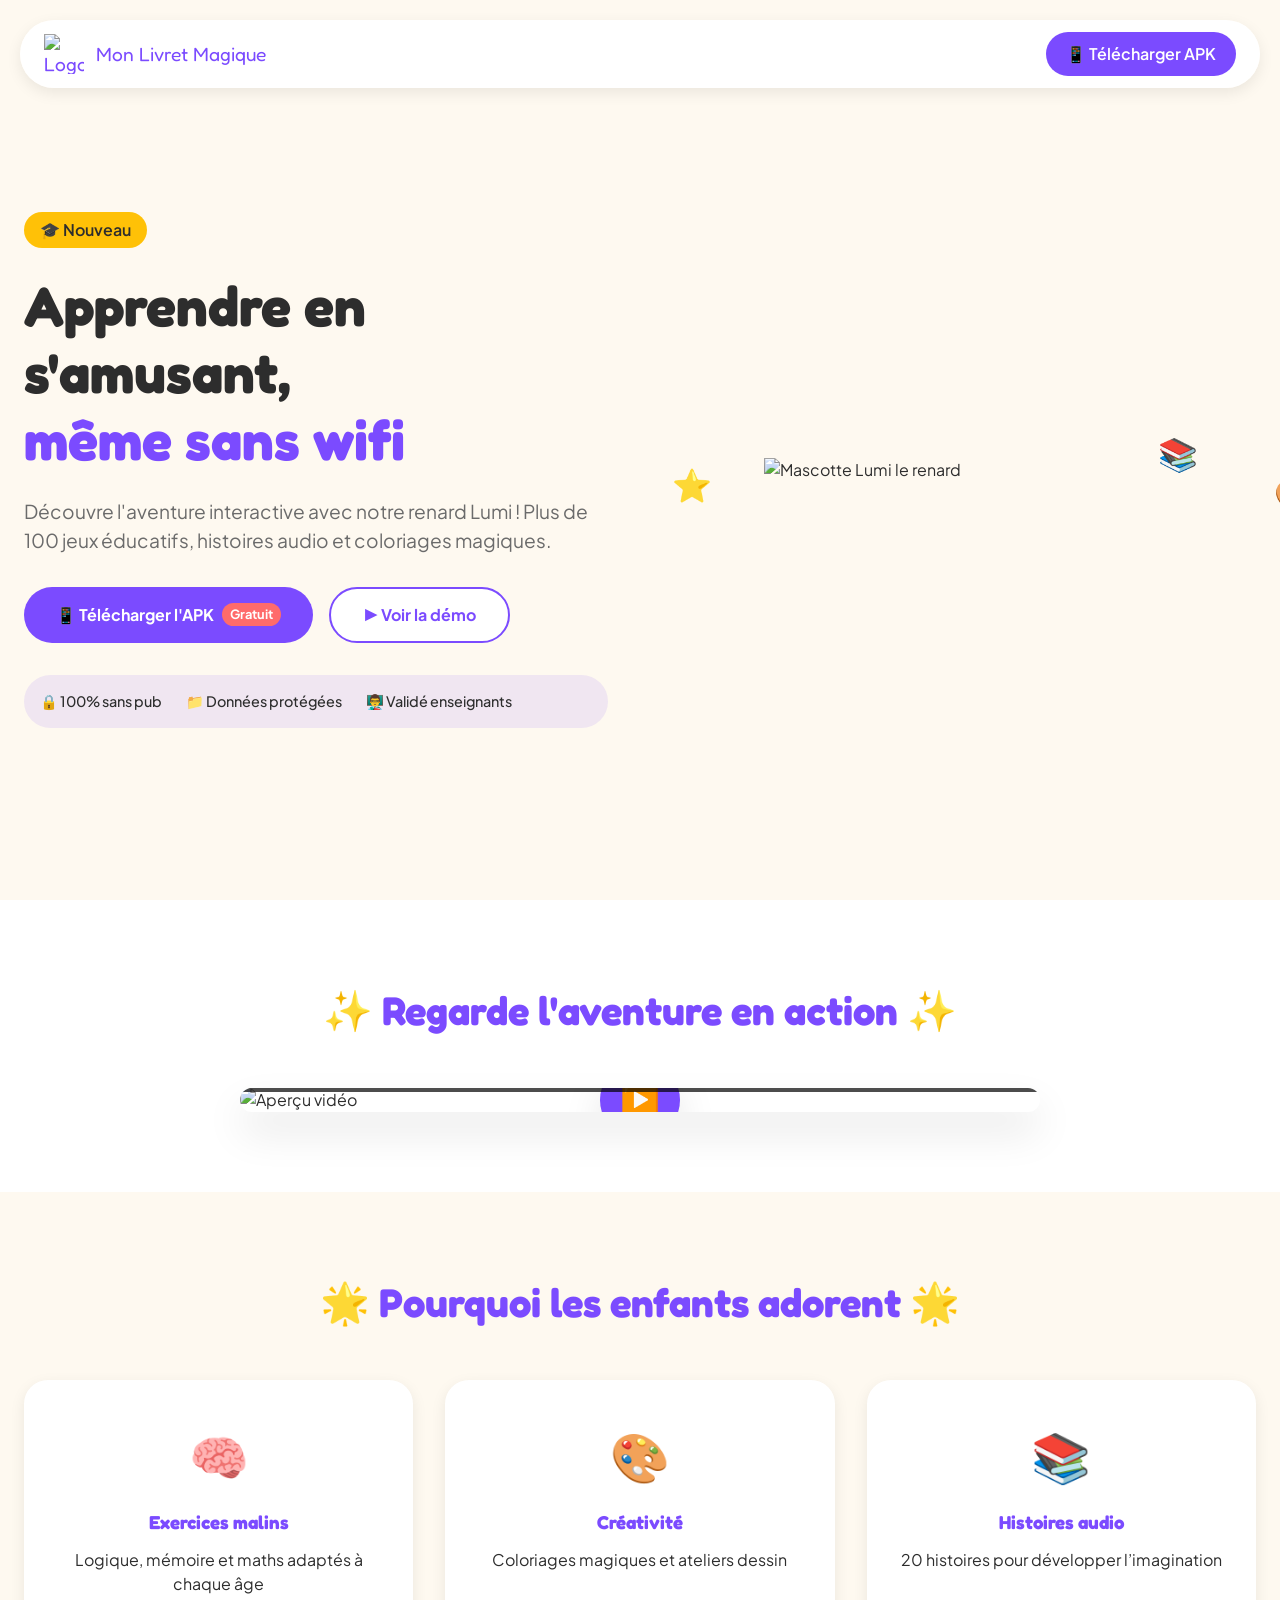
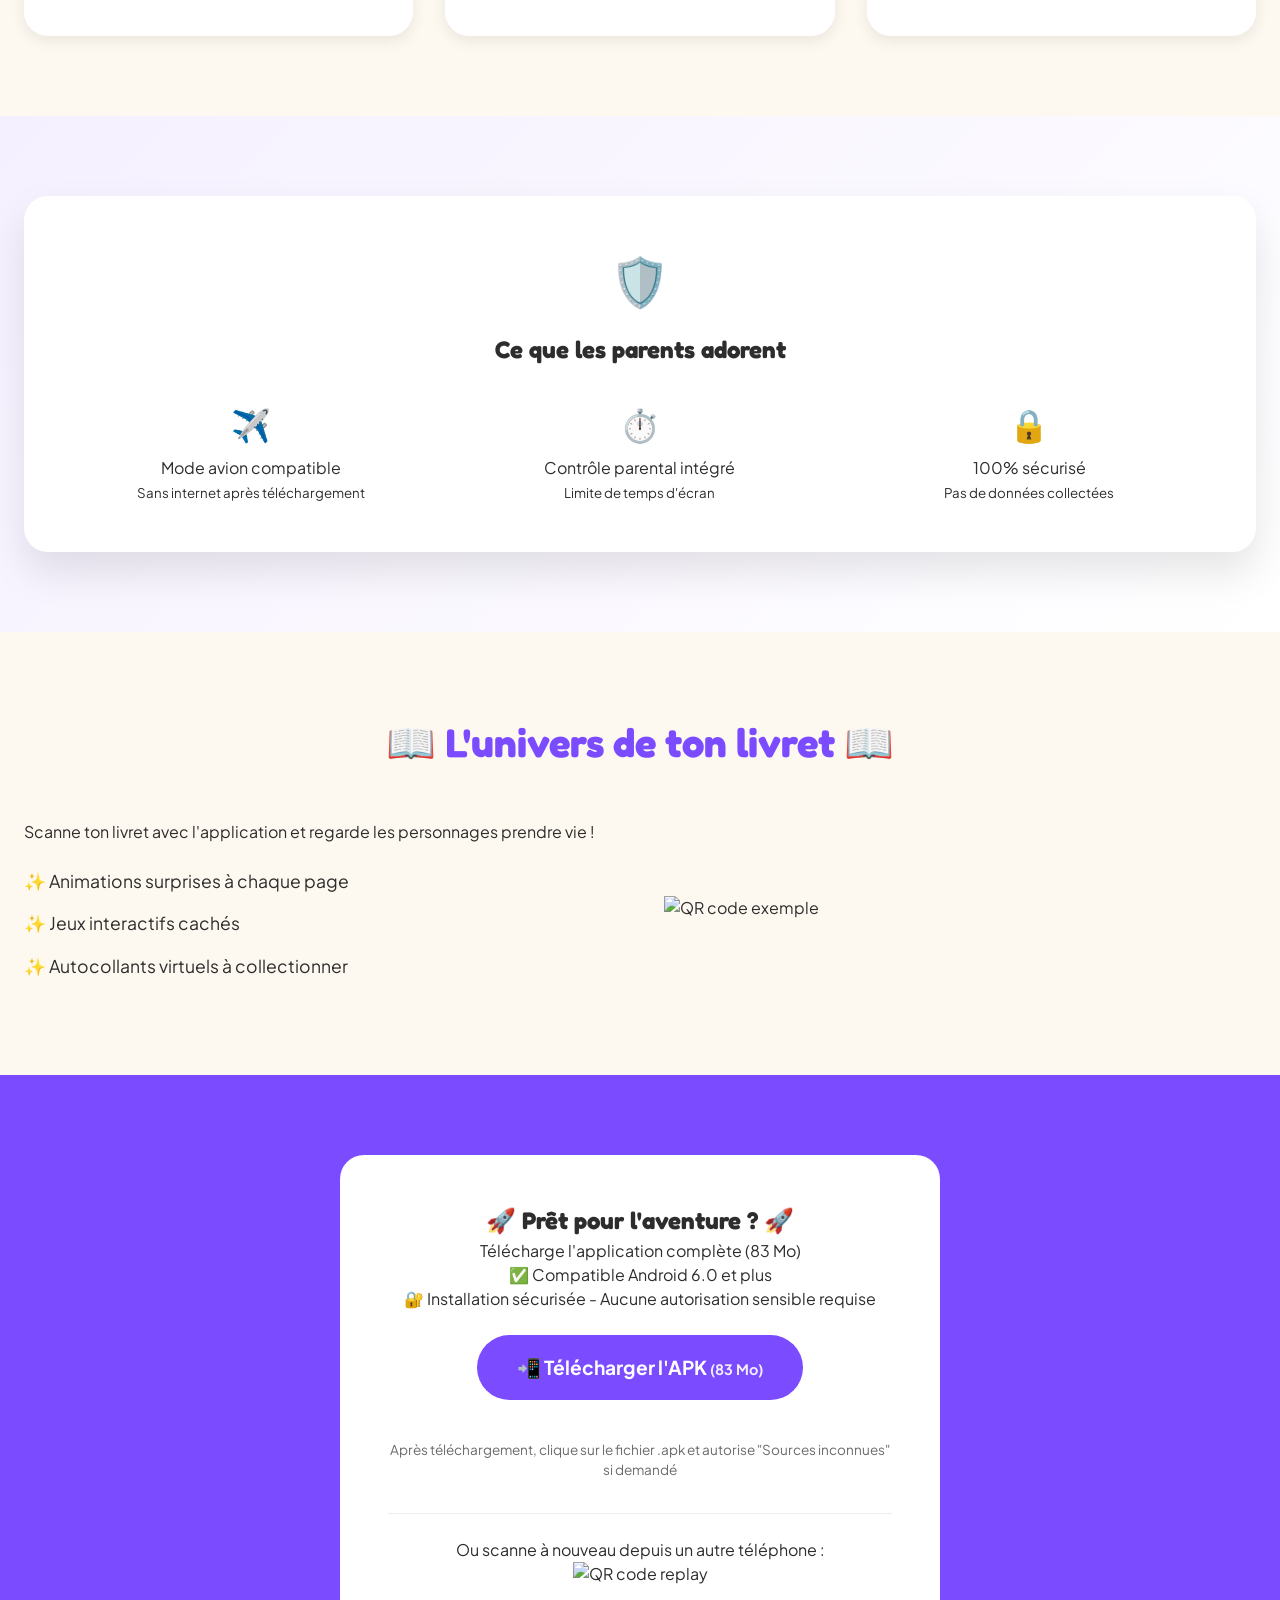
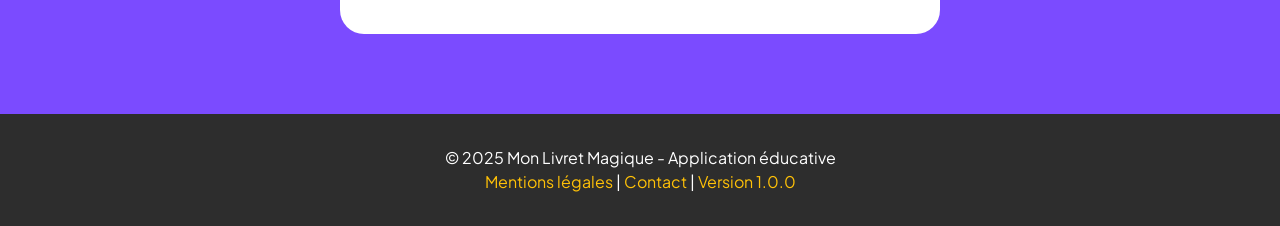
==== index.html @ b6896a3b "Initial commit: Landing page éducative" ====
<!DOCTYPE html>
<html lang="fr">
<head>
    <meta charset="UTF-8">
    <meta name="viewport" content="width=device-width, initial-scale=1.0, viewport-fit=cover">
    <meta name="description" content="Application éducative pour enfants - Apprendre en s'amusant avec notre livret interactif. Téléchargement sécurisé APK.">
    <meta name="theme-color" content="#7B4BFF">
    <title>Mon Livret Magique - Application Éducative</title>
    
    <!-- Fonts -->
    <link href="https://fonts.googleapis.com/css2?family=Fredoka+One&family=Plus+Jakarta+Sans:wght@400;500;600;700&display=swap" rel="stylesheet">
    
    <!-- Styles -->
    <link rel="stylesheet" href="css/style.css">
    <link rel="stylesheet" href="css/animations.css">
    
    <!-- Favicon -->
    <link rel="icon" type="image/svg+xml" href="assets/images/mascotte.svg">
</head>
<body>

    <!-- Header flottant -->
    <header class="floating-header">
        <div class="container">
            <div class="logo">
                <img src="assets/images/mascotte.svg" alt="Logo mascotte" class="logo-icon">
                <span>Mon Livret Magique</span>
            </div>
            <a href="#download" class="btn-download-header">
                📱 Télécharger APK
            </a>
        </div>
    </header>

    <main>
        <!-- Hero Section -->
        <section class="hero">
            <div class="container">
                <div class="hero-content">
                    <div class="hero-badge">
                        🎓 Nouveau
                    </div>
                    <h1 class="hero-title">
                        Apprendre en s'amusant,<br>
                        <span class="highlight">même sans wifi</span>
                    </h1>
                    <p class="hero-description">
                        Découvre l'aventure interactive avec notre renard Lumi ! 
                        Plus de 100 jeux éducatifs, histoires audio et coloriages magiques.
                    </p>
                    
                    <div class="hero-buttons">
                        <a href="#download" class="btn-primary">
                            📱 Télécharger l'APK
                            <span class="btn-badge">Gratuit</span>
                        </a>
                        <a href="#video" class="btn-secondary">
                            ▶️ Voir la démo
                        </a>
                    </div>
                    
                    <div class="trust-banner">
                        <span>🔒 100% sans pub</span>
                        <span>📁 Données protégées</span>
                        <span>👨‍🏫 Validé enseignants</span>
                    </div>
                </div>
                
                <div class="hero-image">
                    <img src="assets/images/mascotte.svg" alt="Mascotte Lumi le renard" class="mascotte-hero">
                    <div class="floating-elements">
                        <div class="float-1">⭐</div>
                        <div class="float-2">📚</div>
                        <div class="float-3">🎨</div>
                    </div>
                </div>
            </div>
        </section>

        <!-- Video Section -->
        <section id="video" class="video-section">
            <div class="container">
                <h2 class="section-title">✨ Regarde l'aventure en action ✨</h2>
                <div class="video-wrapper">
                    <div class="video-container">
                        <!-- Remplacer par une vraie vidéo plus tard -->
                        <div class="video-placeholder">
                            <img src="assets/images/video-thumbnail.jpg" alt="Aperçu vidéo" class="video-thumb">
                            <button class="play-btn" id="playVideoBtn">
                                ▶️
                            </button>
                            <p class="video-note">Vidéo démo : l'app et le livret ensemble</p>
                        </div>
                    </div>
                </div>
            </div>
        </section>

        <!-- 3 Piliers pédagogiques -->
        <section class="benefits">
            <div class="container">
                <h2 class="section-title">🌟 Pourquoi les enfants adorent 🌟</h2>
                <div class="benefits-grid">
                    <div class="benefit-card">
                        <div class="benefit-icon">🧠</div>
                        <h3>Exercices malins</h3>
                        <p>Logique, mémoire et maths adaptés à chaque âge</p>
                    </div>
                    <div class="benefit-card">
                        <div class="benefit-icon">🎨</div>
                        <h3>Créativité</h3>
                        <p>Coloriages magiques et ateliers dessin</p>
                    </div>
                    <div class="benefit-card">
                        <div class="benefit-icon">📚</div>
                        <h3>Histoires audio</h3>
                        <p>20 histoires pour développer l’imagination</p>
                    </div>
                </div>
            </div>
        </section>

        <!-- Section Parentale Rassurante -->
        <section class="parent-section">
            <div class="container">
                <div class="parent-card">
                    <div class="parent-icon">🛡️</div>
                    <h2>Ce que les parents adorent</h2>
                    <div class="parent-features">
                        <div class="feature">
                            <span class="feature-icon">✈️</span>
                            <p>Mode avion compatible<br><small>Sans internet après téléchargement</small></p>
                        </div>
                        <div class="feature">
                            <span class="feature-icon">⏱️</span>
                            <p>Contrôle parental intégré<br><small>Limite de temps d'écran</small></p>
                        </div>
                        <div class="feature">
                            <span class="feature-icon">🔒</span>
                            <p>100% sécurisé<br><small>Pas de données collectées</small></p>
                        </div>
                    </div>
                </div>
            </div>
        </section>

        <!-- Univers du livret -->
        <section class="universe">
            <div class="container">
                <h2 class="section-title">📖 L'univers de ton livret 📖</h2>
                <div class="universe-content">
                    <div class="universe-text">
                        <p>Scanne ton livret avec l'application et regarde les personnages prendre vie !</p>
                        <ul>
                            <li>✨ Animations surprises à chaque page</li>
                            <li>✨ Jeux interactifs cachés</li>
                            <li>✨ Autocollants virtuels à collectionner</li>
                        </ul>
                    </div>
                    <div class="universe-image">
                        <img src="assets/images/qr-code-sample.svg" alt="QR code exemple">
                    </div>
                </div>
            </div>
        </section>

        <!-- Téléchargement APK -->
        <section id="download" class="download-section">
            <div class="container">
                <div class="download-card">
                    <h2>🚀 Prêt pour l'aventure ? 🚀</h2>
                    <p>Télécharge l'application complète (83 Mo)</p>
                    <div class="download-info">
                        <p class="compatible">✅ Compatible Android 6.0 et plus</p>
                        <p class="secure">🔐 Installation sécurisée - Aucune autorisation sensible requise</p>
                    </div>
                    <a href="assets/apk/app-educative-v1.apk" class="btn-download-main" id="downloadBtn">
                        📲 Télécharger l'APK
                        <span class="size">(83 Mo)</span>
                    </a>
                    <p class="apk-instructions">
                        Après téléchargement, clique sur le fichier .apk et autorise "Sources inconnues" si demandé
                    </p>
                    
                    <!-- QR code replay astucieux -->
                    <div class="qr-replay">
                        <p>Ou scanne à nouveau depuis un autre téléphone :</p>
                        <img src="assets/images/qr-code-sample.svg" alt="QR code replay" width="100">
                    </div>
                </div>
            </div>
        </section>
    </main>

    <footer>
        <div class="container">
            <p>© 2025 Mon Livret Magique - Application éducative</p>
            <p><a href="#">Mentions légales</a> | <a href="#">Contact</a> | <a href="#">Version 1.0.0</a></p>
        </div>
    </footer>

    <!-- Modal vidéo (optionnel) -->
    <div id="videoModal" class="modal">
        <div class="modal-content">
            <span class="close">&times;</span>
            <video controls>
                <source src="assets/video/demo-preview.mp4" type="video/mp4">
                Votre navigateur ne supporte pas la vidéo.
            </video>
        </div>
    </div>

    <!-- Scripts -->
    <script src="js/main.js"></script>
    <script src="js/animations.js"></script>
</body>
</html>
---- css/style.css ----
/* Reset & Base */
* {
    margin: 0;
    padding: 0;
    box-sizing: border-box;
}

:root {
    --primary: #7B4BFF;
    --primary-dark: #6236D1;
    --secondary: #FFC107;
    --tertiary: #2DD4BF;
    --accent: #FF6B6B;
    --background: #FEF9F0;
    --text-dark: #2D2D2D;
    --text-light: #6B6B6B;
    --white: #FFFFFF;
    
    --shadow-lg: 0 20px 40px rgba(0,0,0,0.1);
    --shadow-md: 0 5px 15px rgba(0,0,0,0.08);
    --border-radius: 24px;
}

body {
    font-family: 'Plus Jakarta Sans', sans-serif;
    background: var(--background);
    color: var(--text-dark);
    line-height: 1.5;
    overflow-x: hidden;
}

.container {
    max-width: 1280px;
    margin: 0 auto;
    padding: 0 24px;
}

/* Typography */
h1, h2, h3, .logo {
    font-family: 'Fredoka One', cursive;
}

.section-title {
    font-size: 2.5rem;
    text-align: center;
    margin-bottom: 3rem;
    color: var(--primary);
}

/* Header flottant */
.floating-header {
    position: fixed;
    top: 20px;
    left: 0;
    right: 0;
    z-index: 1000;
    background: rgba(255,255,255,0.95);
    backdrop-filter: blur(10px);
    border-radius: 60px;
    margin: 0 20px;
    box-shadow: var(--shadow-md);
    transition: all 0.3s ease;
}

.floating-header .container {
    display: flex;
    justify-content: space-between;
    align-items: center;
    padding: 12px 24px;
}

.logo {
    display: flex;
    align-items: center;
    gap: 12px;
    font-size: 1.2rem;
    color: var(--primary);
}

.logo-icon {
    width: 40px;
    height: 40px;
    animation: bounce 2s infinite;
}

.btn-download-header {
    background: var(--primary);
    color: white;
    padding: 10px 20px;
    border-radius: 40px;
    text-decoration: none;
    font-weight: 600;
    transition: transform 0.2s;
}

.btn-download-header:hover {
    transform: scale(1.05);
    background: var(--primary-dark);
}

/* Hero Section */
.hero {
    min-height: 100vh;
    display: flex;
    align-items: center;
    padding: 100px 0 60px;
    position: relative;
    overflow: hidden;
}

.hero .container {
    display: grid;
    grid-template-columns: 1fr 1fr;
    gap: 4rem;
    align-items: center;
}

.hero-badge {
    display: inline-block;
    background: var(--secondary);
    padding: 6px 16px;
    border-radius: 40px;
    font-weight: 600;
    margin-bottom: 24px;
}

.hero-title {
    font-size: 3.5rem;
    line-height: 1.2;
    margin-bottom: 24px;
}

.hero-title .highlight {
    color: var(--primary);
    position: relative;
    display: inline-block;
}

.hero-description {
    font-size: 1.2rem;
    color: var(--text-light);
    margin-bottom: 32px;
}

.hero-buttons {
    display: flex;
    gap: 16px;
    margin-bottom: 32px;
    flex-wrap: wrap;
}

.btn-primary, .btn-secondary {
    padding: 14px 32px;
    border-radius: 60px;
    text-decoration: none;
    font-weight: 700;
    display: inline-flex;
    align-items: center;
    gap: 8px;
    transition: all 0.3s;
}

.btn-primary {
    background: var(--primary);
    color: white;
    position: relative;
    overflow: hidden;
}

.btn-primary:hover {
    transform: translateY(-3px);
    box-shadow: var(--shadow-lg);
    background: var(--primary-dark);
}

.btn-badge {
    background: var(--accent);
    padding: 2px 8px;
    border-radius: 30px;
    font-size: 0.8rem;
}

.btn-secondary {
    background: white;
    color: var(--primary);
    border: 2px solid var(--primary);
}

.btn-secondary:hover {
    background: var(--primary);
    color: white;
}

.trust-banner {
    display: flex;
    gap: 24px;
    flex-wrap: wrap;
    padding: 16px;
    background: rgba(123, 75, 255, 0.1);
    border-radius: 60px;
    font-size: 0.9rem;
    font-weight: 500;
}

.hero-image {
    position: relative;
    animation: float 3s ease-in-out infinite;
}

.mascotte-hero {
    width: 100%;
    max-width: 400px;
    display: block;
    margin: 0 auto;
}

.floating-elements {
    position: absolute;
    top: 0;
    left: 0;
    right: 0;
    bottom: 0;
    pointer-events: none;
}

.float-1, .float-2, .float-3 {
    position: absolute;
    font-size: 2rem;
    animation: floatAround 4s infinite;
}

.float-1 { top: 10%; left: 0; animation-delay: 0s; }
.float-2 { bottom: 20%; right: 10%; animation-delay: 1s; }
.float-3 { top: 50%; right: -10%; animation-delay: 2s; }

/* Video Section */
.video-section {
    padding: 80px 0;
    background: white;
}

.video-wrapper {
    max-width: 800px;
    margin: 0 auto;
}

.video-container {
    position: relative;
    border-radius: var(--border-radius);
    overflow: hidden;
    box-shadow: var(--shadow-lg);
}

.video-placeholder {
    position: relative;
    cursor: pointer;
}

.video-thumb {
    width: 100%;
    display: block;
}

.play-btn {
    position: absolute;
    top: 50%;
    left: 50%;
    transform: translate(-50%, -50%);
    width: 80px;
    height: 80px;
    background: var(--primary);
    border: none;
    border-radius: 50%;
    font-size: 2rem;
    cursor: pointer;
    transition: transform 0.3s;
    box-shadow: var(--shadow-lg);
}

.play-btn:hover {
    transform: translate(-50%, -50%) scale(1.1);
}

.video-note {
    position: absolute;
    bottom: 20px;
    left: 0;
    right: 0;
    text-align: center;
    background: rgba(0,0,0,0.7);
    color: white;
    padding: 8px;
    margin: 0;
}

/* Benefits Grid */
.benefits {
    padding: 80px 0;
}

.benefits-grid {
    display: grid;
    grid-template-columns: repeat(auto-fit, minmax(280px, 1fr));
    gap: 32px;
}

.benefit-card {
    background: white;
    padding: 40px 24px;
    border-radius: var(--border-radius);
    text-align: center;
    transition: transform 0.3s;
    box-shadow: var(--shadow-md);
}

.benefit-card:hover {
    transform: translateY(-10px);
}

.benefit-icon {
    font-size: 3rem;
    margin-bottom: 16px;
}

.benefit-card h3 {
    margin-bottom: 12px;
    color: var(--primary);
}

/* Parent Section */
.parent-section {
    padding: 80px 0;
    background: linear-gradient(135deg, #f5f0ff 0%, #fff 100%);
}

.parent-card {
    background: white;
    border-radius: var(--border-radius);
    padding: 48px;
    text-align: center;
    box-shadow: var(--shadow-lg);
}

.parent-icon {
    font-size: 3rem;
    margin-bottom: 16px;
}

.parent-features {
    display: grid;
    grid-template-columns: repeat(auto-fit, minmax(200px, 1fr));
    gap: 32px;
    margin-top: 32px;
}

.feature-icon {
    font-size: 2rem;
    display: block;
    margin-bottom: 8px;
}

/* Universe Section */
.universe {
    padding: 80px 0;
}

.universe-content {
    display: grid;
    grid-template-columns: 1fr 1fr;
    gap: 48px;
    align-items: center;
}

.universe-text ul {
    list-style: none;
    margin-top: 24px;
}

.universe-text li {
    margin: 16px 0;
    font-size: 1.1rem;
}

.download-section {
    padding: 80px 0;
    background: var(--primary);
}

.download-card {
    background: white;
    border-radius: var(--border-radius);
    padding: 48px;
    text-align: center;
    max-width: 600px;
    margin: 0 auto;
}

.btn-download-main {
    display: inline-block;
    background: var(--primary);
    color: white;
    padding: 18px 40px;
    border-radius: 60px;
    text-decoration: none;
    font-weight: 700;
    font-size: 1.2rem;
    margin: 24px 0;
    transition: all 0.3s;
}

.btn-download-main:hover {
    transform: scale(1.05);
    box-shadow: var(--shadow-lg);
}

.size {
    font-size: 0.9rem;
    opacity: 0.9;
}

.apk-instructions {
    font-size: 0.85rem;
    color: var(--text-light);
    margin: 16px 0;
}

.qr-replay {
    margin-top: 32px;
    padding-top: 24px;
    border-top: 1px solid #eee;
}

footer {
    background: #2D2D2D;
    color: white;
    text-align: center;
    padding: 32px 0;
}

footer a {
    color: var(--secondary);
    text-decoration: none;
}

/* Modal */
.modal {
    display: none;
    position: fixed;
    top: 0;
    left: 0;
    width: 100%;
    height: 100%;
    background: rgba(0,0,0,0.9);
    z-index: 2000;
}

.modal-content {
    position: relative;
    top: 50%;
    transform: translateY(-50%);
    max-width: 800px;
    margin: 0 auto;
}

.modal-content video {
    width: 100%;
}

.close {
    position: absolute;
    top: -40px;
    right: 0;
    color: white;
    font-size: 2rem;
    cursor: pointer;
}

/* Responsive */
@media (max-width: 768px) {
    .hero .container {
        grid-template-columns: 1fr;
        text-align: center;
    }
    
    .hero-title {
        font-size: 2.5rem;
    }
    
    .trust-banner {
        justify-content: center;
    }
    
    .section-title {
        font-size: 1.8rem;
    }
    
    .universe-content {
        grid-template-columns: 1fr;
        text-align: center;
    }
    
    .floating-header .container {
        padding: 8px 16px;
    }
    
    .btn-download-header {
        padding: 6px 12px;
        font-size: 0.8rem;
    }
    
    .logo span {
        display: none;
    }
    
    .parent-features {
        grid-template-columns: 1fr;
    }
}

@media (max-width: 480px) {
    .hero-buttons {
        flex-direction: column;
    }
    
    .btn-primary, .btn-secondary {
        justify-content: center;
    }
    
    .download-card {
        padding: 32px 20px;
    }
}

/* Animations */
@keyframes float {
    0%, 100% { transform: translateY(0px); }
    50% { transform: translateY(-20px); }
}

@keyframes floatAround {
    0%, 100% { transform: translate(0, 0); }
    50% { transform: translate(20px, -20px); }
}

@keyframes bounce {
    0%, 100% { transform: translateY(0); }
    50% { transform: translateY(-5px); }
}
---- css/animations.css ----
/* Scroll animations */
.scroll-animate {
    opacity: 0;
    transform: translateY(30px);
    transition: all 0.6s ease;
}

.scroll-animate.visible {
    opacity: 1;
    transform: translateY(0);
}

/* Card hover effects */
.benefit-card {
    transition: all 0.3s cubic-bezier(0.4, 0, 0.2, 1);
}

.benefit-card:hover .benefit-icon {
    animation: bounce 0.5s ease;
}

/* Button pulse animation for CTA */
@keyframes pulse {
    0% {
        box-shadow: 0 0 0 0 rgba(123, 75, 255, 0.4);
    }
    70% {
        box-shadow: 0 0 0 15px rgba(123, 75, 255, 0);
    }
    100% {
        box-shadow: 0 0 0 0 rgba(123, 75, 255, 0);
    }
}

.btn-download-main {
    animation: pulse 2s infinite;
}

/* Mascotte eye blink */
.mascotte-hero {
    animation: float 3s ease-in-out infinite;
}

/* Loading spinner for download */
.btn-download-main.loading {
    pointer-events: none;
    opacity: 0.7;
}

.btn-download-main.loading::after {
    content: " ⏳";
    animation: spin 1s linear infinite;
    display: inline-block;
}

@keyframes spin {
    from { transform: rotate(0deg); }
    to { transform: rotate(360deg); }
}

/* Fade in sections */
section {
    animation: fadeInUp 0.8s ease forwards;
    opacity: 0;
}

section:nth-child(1) { animation-delay: 0.1s; }
section:nth-child(2) { animation-delay: 0.2s; }
section:nth-child(3) { animation-delay: 0.3s; }

@keyframes fadeInUp {
    from {
        opacity: 0;
        transform: translateY(30px);
    }
    to {
        opacity: 1;
        transform: translateY(0);
    }
}
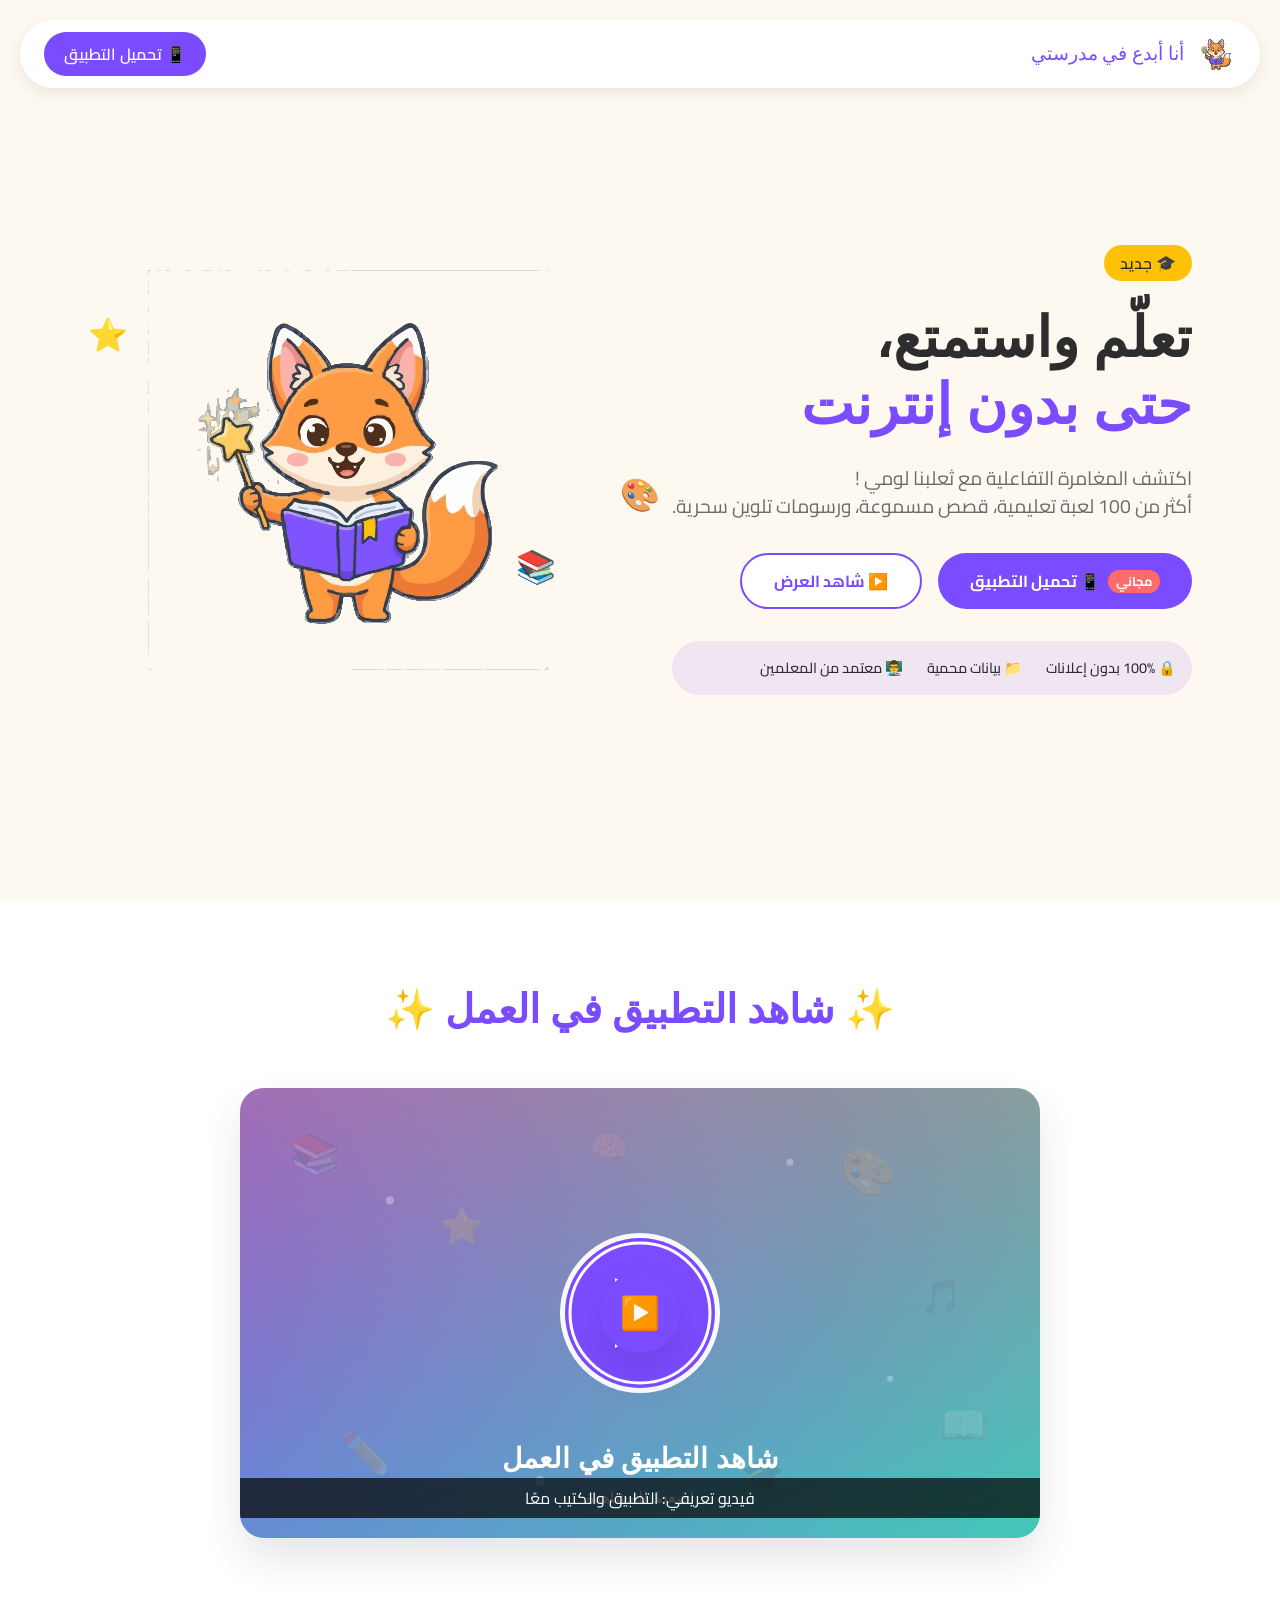
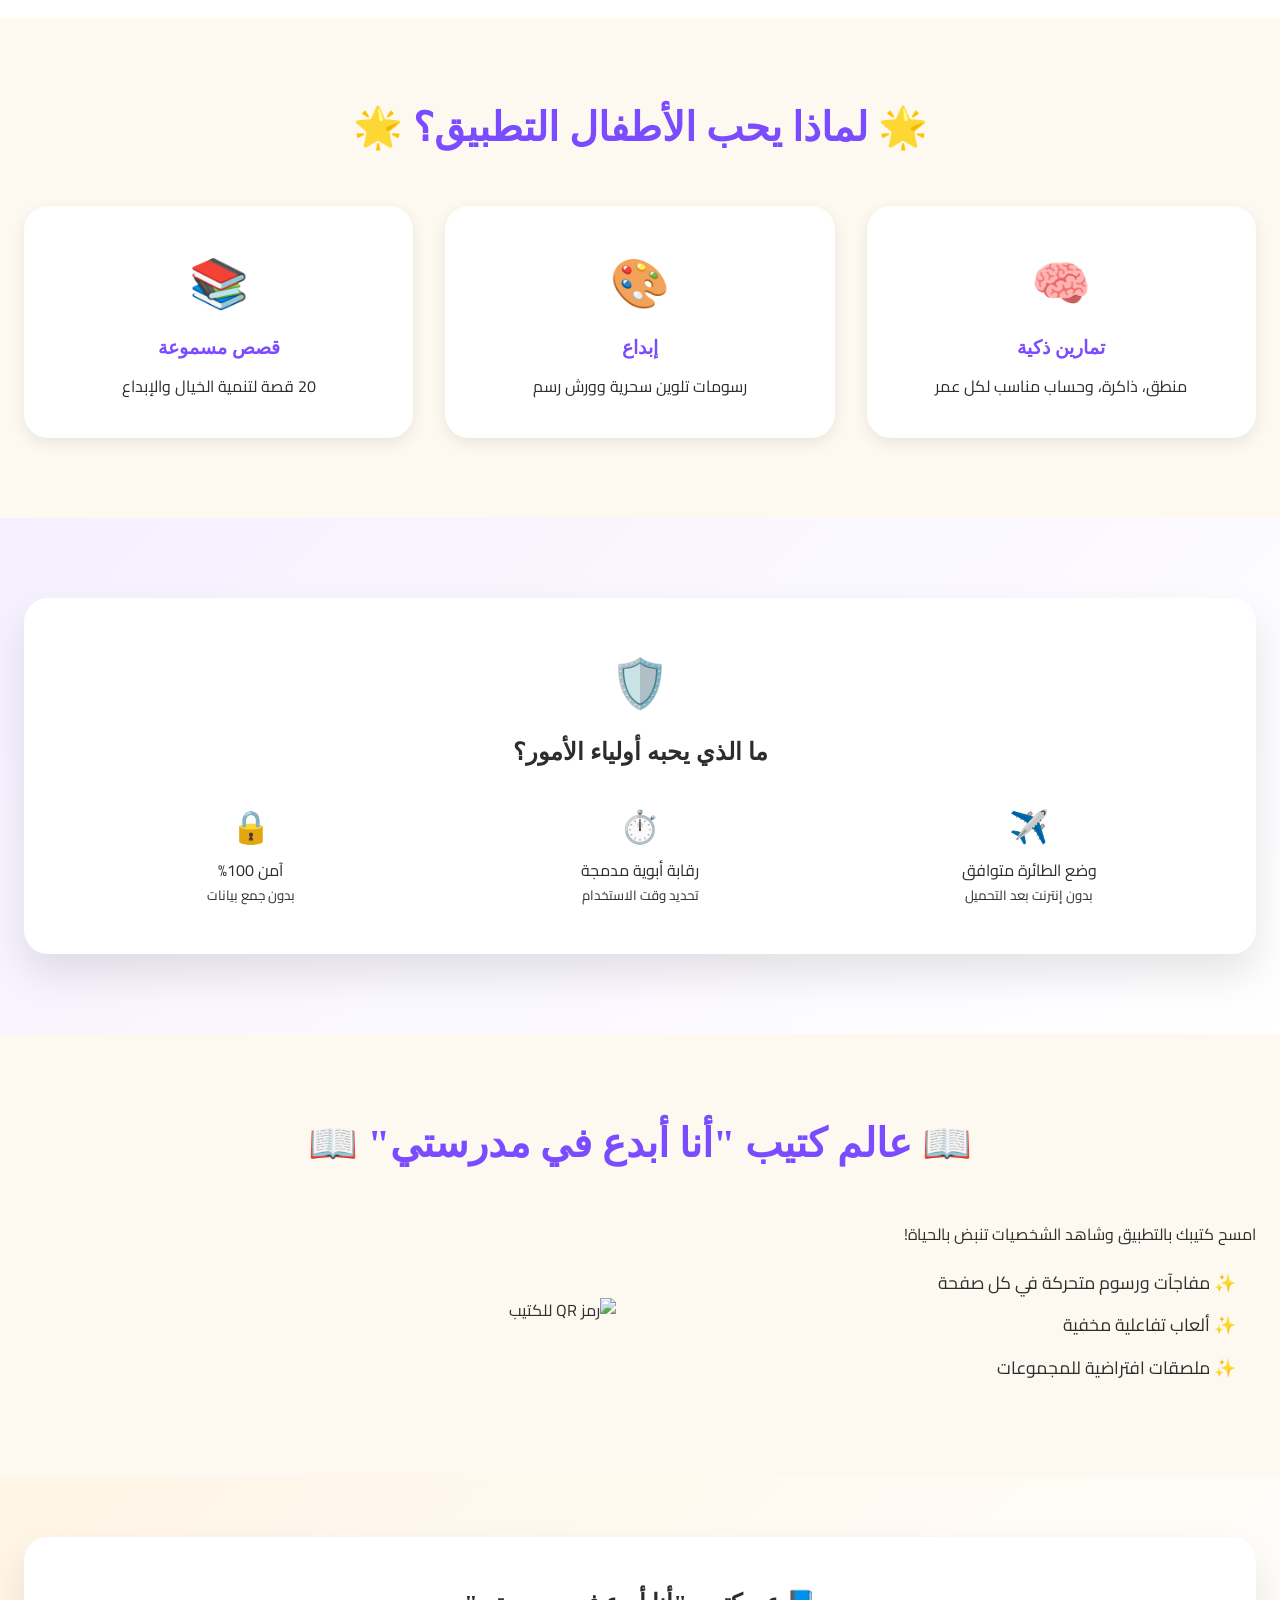
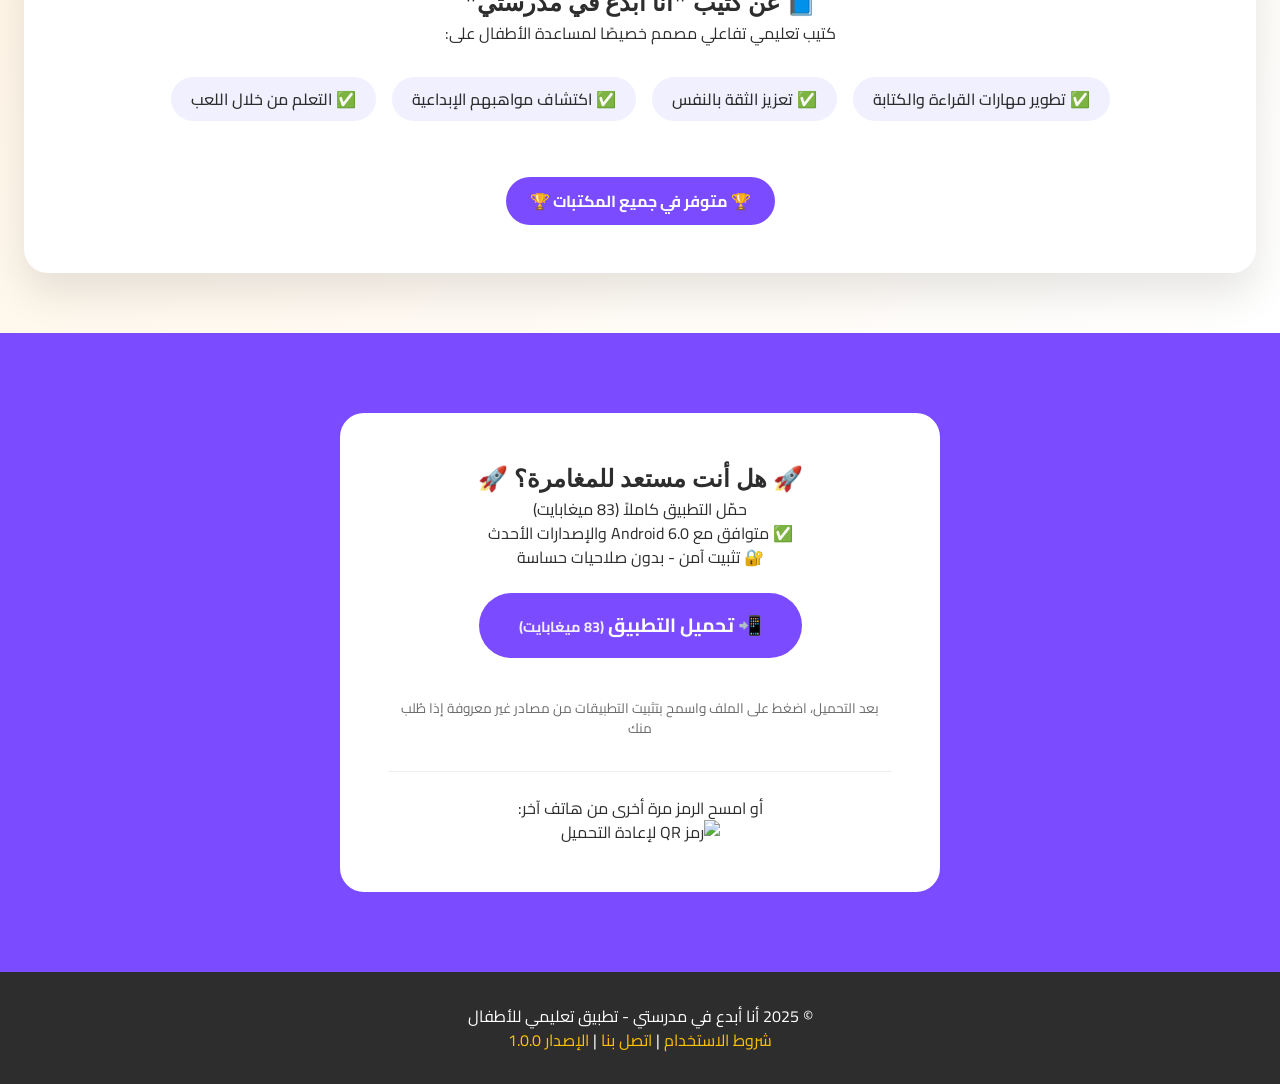
==== commit 50c8ba0f: "mise à jour du site" ====
--- a/index.html
+++ b/index.html
@@ -1,14 +1,15 @@
 <!DOCTYPE html>
-<html lang="fr">
+<html lang="ar" dir="rtl">
 <head>
     <meta charset="UTF-8">
     <meta name="viewport" content="width=device-width, initial-scale=1.0, viewport-fit=cover">
-    <meta name="description" content="Application éducative pour enfants - Apprendre en s'amusant avec notre livret interactif. Téléchargement sécurisé APK.">
+    <meta name="description" content="تطبيق تعليمي للأطفال - أنا أبدع في مدرستي. تعلم واستمتع مع كتيبنا التفاعلي. تحميل APK آمن.">
     <meta name="theme-color" content="#7B4BFF">
-    <title>Mon Livret Magique - Application Éducative</title>
+    <title>أنا أبدع في مدرستي - تطبيق تعليمي للأطفال</title>
     
-    <!-- Fonts -->
-    <link href="https://fonts.googleapis.com/css2?family=Fredoka+One&family=Plus+Jakarta+Sans:wght@400;500;600;700&display=swap" rel="stylesheet">
+    <!-- Fonts (support arabe) -->
+    <link href="https://fonts.googleapis.com/css2?family=Cairo:wght@400;500;600;700;800&display=swap" rel="stylesheet">
+    <link href="https://fonts.googleapis.com/css2?family=Tajawal:wght@400;500;700;800&display=swap" rel="stylesheet">
     
     <!-- Styles -->
     <link rel="stylesheet" href="css/style.css">
@@ -23,11 +24,11 @@
     <header class="floating-header">
         <div class="container">
             <div class="logo">
-                <img src="assets/images/mascotte.svg" alt="Logo mascotte" class="logo-icon">
-                <span>Mon Livret Magique</span>
+                <img src="assets/images/mascotte.svg" alt="Logo التطبيق" class="logo-icon">
+                <span>أنا أبدع في مدرستي</span>
             </div>
             <a href="#download" class="btn-download-header">
-                📱 Télécharger APK
+                📱 تحميل التطبيق
             </a>
         </div>
     </header>
@@ -38,36 +39,36 @@
             <div class="container">
                 <div class="hero-content">
                     <div class="hero-badge">
-                        🎓 Nouveau
+                        🎓 جديد
                     </div>
                     <h1 class="hero-title">
-                        Apprendre en s'amusant,<br>
-                        <span class="highlight">même sans wifi</span>
+                        تعلّم واستمتع،<br>
+                        <span class="highlight">حتى بدون إنترنت</span>
                     </h1>
                     <p class="hero-description">
-                        Découvre l'aventure interactive avec notre renard Lumi ! 
-                        Plus de 100 jeux éducatifs, histoires audio et coloriages magiques.
+                        اكتشف المغامرة التفاعلية مع ثعلبنا لومي !<br>
+                        أكثر من 100 لعبة تعليمية، قصص مسموعة، ورسومات تلوين سحرية.
                     </p>
                     
                     <div class="hero-buttons">
                         <a href="#download" class="btn-primary">
-                            📱 Télécharger l'APK
-                            <span class="btn-badge">Gratuit</span>
+                            📱 تحميل التطبيق
+                            <span class="btn-badge">مجاني</span>
                         </a>
                         <a href="#video" class="btn-secondary">
-                            ▶️ Voir la démo
+                            ▶️ شاهد العرض
                         </a>
                     </div>
                     
                     <div class="trust-banner">
-                        <span>🔒 100% sans pub</span>
-                        <span>📁 Données protégées</span>
-                        <span>👨‍🏫 Validé enseignants</span>
+                        <span>🔒 100% بدون إعلانات</span>
+                        <span>📁 بيانات محمية</span>
+                        <span>👨‍🏫 معتمد من المعلمين</span>
                     </div>
                 </div>
                 
                 <div class="hero-image">
-                    <img src="assets/images/mascotte.svg" alt="Mascotte Lumi le renard" class="mascotte-hero">
+                    <img src="assets/images/mascotte.svg" alt="لومي الثعلب" class="mascotte-hero">
                     <div class="floating-elements">
                         <div class="float-1">⭐</div>
                         <div class="float-2">📚</div>
@@ -80,16 +81,15 @@
         <!-- Video Section -->
         <section id="video" class="video-section">
             <div class="container">
-                <h2 class="section-title">✨ Regarde l'aventure en action ✨</h2>
+                <h2 class="section-title">✨ شاهد التطبيق في العمل ✨</h2>
                 <div class="video-wrapper">
                     <div class="video-container">
-                        <!-- Remplacer par une vraie vidéo plus tard -->
                         <div class="video-placeholder">
-                            <img src="assets/images/video-thumbnail.jpg" alt="Aperçu vidéo" class="video-thumb">
+                            <img src="assets/images/video-thumbnail.svg" alt="معاينة الفيديو" class="video-thumb">
                             <button class="play-btn" id="playVideoBtn">
                                 ▶️
                             </button>
-                            <p class="video-note">Vidéo démo : l'app et le livret ensemble</p>
+                            <p class="video-note">فيديو تعريفي: التطبيق والكتيب معًا</p>
                         </div>
                     </div>
                 </div>
@@ -99,22 +99,22 @@
         <!-- 3 Piliers pédagogiques -->
         <section class="benefits">
             <div class="container">
-                <h2 class="section-title">🌟 Pourquoi les enfants adorent 🌟</h2>
+                <h2 class="section-title">🌟 لماذا يحب الأطفال التطبيق؟ 🌟</h2>
                 <div class="benefits-grid">
                     <div class="benefit-card">
                         <div class="benefit-icon">🧠</div>
-                        <h3>Exercices malins</h3>
-                        <p>Logique, mémoire et maths adaptés à chaque âge</p>
+                        <h3>تمارين ذكية</h3>
+                        <p>منطق، ذاكرة، وحساب مناسب لكل عمر</p>
                     </div>
                     <div class="benefit-card">
                         <div class="benefit-icon">🎨</div>
-                        <h3>Créativité</h3>
-                        <p>Coloriages magiques et ateliers dessin</p>
+                        <h3>إبداع</h3>
+                        <p>رسومات تلوين سحرية وورش رسم</p>
                     </div>
                     <div class="benefit-card">
                         <div class="benefit-icon">📚</div>
-                        <h3>Histoires audio</h3>
-                        <p>20 histoires pour développer l’imagination</p>
+                        <h3>قصص مسموعة</h3>
+                        <p>20 قصة لتنمية الخيال والإبداع</p>
                     </div>
                 </div>
             </div>
@@ -125,19 +125,19 @@
             <div class="container">
                 <div class="parent-card">
                     <div class="parent-icon">🛡️</div>
-                    <h2>Ce que les parents adorent</h2>
+                    <h2>ما الذي يحبه أولياء الأمور؟</h2>
                     <div class="parent-features">
                         <div class="feature">
                             <span class="feature-icon">✈️</span>
-                            <p>Mode avion compatible<br><small>Sans internet après téléchargement</small></p>
+                            <p>وضع الطائرة متوافق<br><small>بدون إنترنت بعد التحميل</small></p>
                         </div>
                         <div class="feature">
                             <span class="feature-icon">⏱️</span>
-                            <p>Contrôle parental intégré<br><small>Limite de temps d'écran</small></p>
+                            <p>رقابة أبوية مدمجة<br><small>تحديد وقت الاستخدام</small></p>
                         </div>
                         <div class="feature">
                             <span class="feature-icon">🔒</span>
-                            <p>100% sécurisé<br><small>Pas de données collectées</small></p>
+                            <p>آمن 100%<br><small>بدون جمع بيانات</small></p>
                         </div>
                     </div>
                 </div>
@@ -147,18 +147,37 @@
         <!-- Univers du livret -->
         <section class="universe">
             <div class="container">
-                <h2 class="section-title">📖 L'univers de ton livret 📖</h2>
+                <h2 class="section-title">📖 عالم كتيب "أنا أبدع في مدرستي" 📖</h2>
                 <div class="universe-content">
                     <div class="universe-text">
-                        <p>Scanne ton livret avec l'application et regarde les personnages prendre vie !</p>
+                        <p>امسح كتيبك بالتطبيق وشاهد الشخصيات تنبض بالحياة!</p>
                         <ul>
-                            <li>✨ Animations surprises à chaque page</li>
-                            <li>✨ Jeux interactifs cachés</li>
-                            <li>✨ Autocollants virtuels à collectionner</li>
+                            <li>✨ مفاجآت ورسوم متحركة في كل صفحة</li>
+                            <li>✨ ألعاب تفاعلية مخفية</li>
+                            <li>✨ ملصقات افتراضية للمجموعات</li>
                         </ul>
                     </div>
                     <div class="universe-image">
-                        <img src="assets/images/qr-code-sample.svg" alt="QR code exemple">
+                        <img src="assets/images/qr-code-sample.svg" alt="رمز QR للكتيب">
+                    </div>
+                </div>
+            </div>
+        </section>
+
+        <!-- Section spéciale : Le livret -->
+        <section class="livret-section">
+            <div class="container">
+                <div class="livret-card">
+                    <h2>📘 عن كتيب "أنا أبدع في مدرستي"</h2>
+                    <p>كتيب تعليمي تفاعلي مصمم خصيصًا لمساعدة الأطفال على:</p>
+                    <div class="livret-features">
+                        <span>✅ تطوير مهارات القراءة والكتابة</span>
+                        <span>✅ تعزيز الثقة بالنفس</span>
+                        <span>✅ اكتشاف مواهبهم الإبداعية</span>
+                        <span>✅ التعلم من خلال اللعب</span>
+                    </div>
+                    <div class="livret-badge">
+                        🏆 متوفر في جميع المكتبات 🏆
                     </div>
                 </div>
             </div>
@@ -168,24 +187,24 @@
         <section id="download" class="download-section">
             <div class="container">
                 <div class="download-card">
-                    <h2>🚀 Prêt pour l'aventure ? 🚀</h2>
-                    <p>Télécharge l'application complète (83 Mo)</p>
+                    <h2>🚀 هل أنت مستعد للمغامرة؟ 🚀</h2>
+                    <p>حمّل التطبيق كاملاً (83 ميغابايت)</p>
                     <div class="download-info">
-                        <p class="compatible">✅ Compatible Android 6.0 et plus</p>
-                        <p class="secure">🔐 Installation sécurisée - Aucune autorisation sensible requise</p>
+                        <p class="compatible">✅ متوافق مع Android 6.0 والإصدارات الأحدث</p>
+                        <p class="secure">🔐 تثبيت آمن - بدون صلاحيات حساسة</p>
                     </div>
                     <a href="assets/apk/app-educative-v1.apk" class="btn-download-main" id="downloadBtn">
-                        📲 Télécharger l'APK
-                        <span class="size">(83 Mo)</span>
+                        📲 تحميل التطبيق
+                        <span class="size">(83 ميغابايت)</span>
                     </a>
                     <p class="apk-instructions">
-                        Après téléchargement, clique sur le fichier .apk et autorise "Sources inconnues" si demandé
+                        بعد التحميل، اضغط على الملف واسمح بتثبيت التطبيقات من مصادر غير معروفة إذا طُلب منك
                     </p>
                     
-                    <!-- QR code replay astucieux -->
+                    <!-- QR code replay -->
                     <div class="qr-replay">
-                        <p>Ou scanne à nouveau depuis un autre téléphone :</p>
-                        <img src="assets/images/qr-code-sample.svg" alt="QR code replay" width="100">
+                        <p>أو امسح الرمز مرة أخرى من هاتف آخر:</p>
+                        <img src="assets/images/qr-code-sample.svg" alt="رمز QR لإعادة التحميل" width="100">
                     </div>
                 </div>
             </div>
@@ -194,23 +213,22 @@
 
     <footer>
         <div class="container">
-            <p>© 2025 Mon Livret Magique - Application éducative</p>
-            <p><a href="#">Mentions légales</a> | <a href="#">Contact</a> | <a href="#">Version 1.0.0</a></p>
+            <p>© 2025 أنا أبدع في مدرستي - تطبيق تعليمي للأطفال</p>
+            <p><a href="#">شروط الاستخدام</a> | <a href="#">اتصل بنا</a> | <a href="#">الإصدار 1.0.0</a></p>
         </div>
     </footer>
 
-    <!-- Modal vidéo (optionnel) -->
+    <!-- Modal vidéo -->
     <div id="videoModal" class="modal">
         <div class="modal-content">
             <span class="close">&times;</span>
             <video controls>
                 <source src="assets/video/demo-preview.mp4" type="video/mp4">
-                Votre navigateur ne supporte pas la vidéo.
+                متصفحك لا يدعم الفيديو.
             </video>
         </div>
     </div>
 
-    <!-- Scripts -->
     <script src="js/main.js"></script>
     <script src="js/animations.js"></script>
 </body>
--- a/css/style.css
+++ b/css/style.css
@@ -545,4 +545,107 @@
 @keyframes bounce {
     0%, 100% { transform: translateY(0); }
     50% { transform: translateY(-5px); }
+}
+
+/* Support RTL (Arabe) */
+body {
+    font-family: 'Cairo', 'Tajawal', sans-serif;
+    direction: rtl;
+    text-align: right;
+}
+
+/* Ajustements pour RTL */
+.hero-buttons {
+    direction: rtl;
+}
+
+.btn-primary, .btn-secondary {
+    flex-direction: row-reverse;
+}
+
+.trust-banner {
+    direction: rtl;
+}
+
+.benefits-grid {
+    direction: rtl;
+}
+
+.universe-content {
+    direction: rtl;
+}
+
+.universe-text ul {
+    padding-right: 20px;
+}
+
+/* Section livret (nouvelle) */
+.livret-section {
+    padding: 60px 0;
+    background: linear-gradient(135deg, #FFF5E6 0%, #FFFFFF 100%);
+}
+
+.livret-card {
+    background: white;
+    border-radius: var(--border-radius);
+    padding: 48px;
+    text-align: center;
+    box-shadow: var(--shadow-lg);
+}
+
+.livret-features {
+    display: flex;
+    flex-wrap: wrap;
+    gap: 16px;
+    justify-content: center;
+    margin: 32px 0;
+}
+
+.livret-features span {
+    background: #f0f0ff;
+    padding: 10px 20px;
+    border-radius: 40px;
+    font-weight: 500;
+}
+
+.livret-badge {
+    background: var(--primary);
+    color: white;
+    display: inline-block;
+    padding: 12px 24px;
+    border-radius: 40px;
+    font-weight: 700;
+    margin-top: 24px;
+}
+
+/* Ajustements responsive RTL */
+@media (max-width: 768px) {
+    .hero .container {
+        text-align: center;
+    }
+    
+    .trust-banner {
+        justify-content: center;
+    }
+    
+    .livret-features {
+        flex-direction: column;
+        align-items: center;
+    }
+}
+
+/* Animation pour le nouveau contenu */
+@keyframes slideInRight {
+    from {
+        opacity: 0;
+        transform: translateX(30px);
+    }
+    to {
+        opacity: 1;
+        transform: translateX(0);
+    }
+}
+
+.livret-card {
+    animation: slideInRight 0.8s ease;
 }
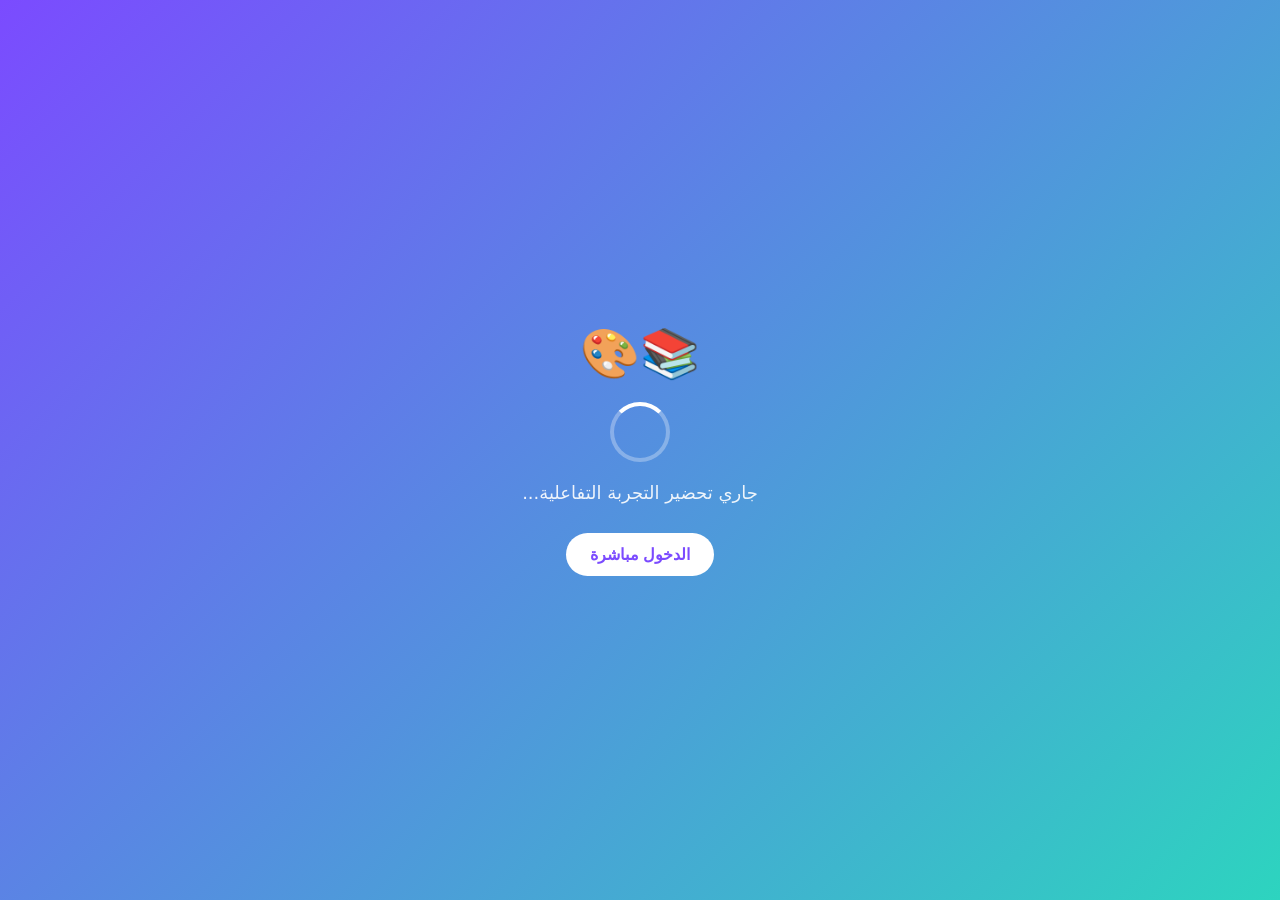
==== commit 260ddda9: "mise à jour du site" ====
--- a/index.html
+++ b/index.html
@@ -3,233 +3,95 @@
 <head>
     <meta charset="UTF-8">
     <meta name="viewport" content="width=device-width, initial-scale=1.0, viewport-fit=cover">
-    <meta name="description" content="تطبيق تعليمي للأطفال - أنا أبدع في مدرستي. تعلم واستمتع مع كتيبنا التفاعلي. تحميل APK آمن.">
-    <meta name="theme-color" content="#7B4BFF">
-    <title>أنا أبدع في مدرستي - تطبيق تعليمي للأطفال</title>
-    
-    <!-- Fonts (support arabe) -->
-    <link href="https://fonts.googleapis.com/css2?family=Cairo:wght@400;500;600;700;800&display=swap" rel="stylesheet">
-    <link href="https://fonts.googleapis.com/css2?family=Tajawal:wght@400;500;700;800&display=swap" rel="stylesheet">
-    
-    <!-- Styles -->
-    <link rel="stylesheet" href="css/style.css">
-    <link rel="stylesheet" href="css/animations.css">
-    
-    <!-- Favicon -->
-    <link rel="icon" type="image/svg+xml" href="assets/images/mascotte.svg">
+    <title>أنا أبدع في مدرستي</title>
+    <style>
+        * {
+            margin: 0;
+            padding: 0;
+            box-sizing: border-box;
+        }
+        
+        body {
+            font-family: system-ui, -apple-system, sans-serif;
+            background: linear-gradient(135deg, #7B4BFF 0%, #2DD4BF 100%);
+            min-height: 100vh;
+            display: flex;
+            align-items: center;
+            justify-content: center;
+        }
+        
+        .splash {
+            text-align: center;
+            color: white;
+            padding: 20px;
+        }
+        
+        .loader {
+            width: 60px;
+            height: 60px;
+            margin: 20px auto;
+            border: 4px solid rgba(255,255,255,0.3);
+            border-top-color: white;
+            border-radius: 50%;
+            animation: spin 1s linear infinite;
+        }
+        
+        @keyframes spin {
+            to { transform: rotate(360deg); }
+        }
+        
+        .logo {
+            font-size: 48px;
+            margin-bottom: 20px;
+        }
+        
+        .message {
+            font-size: 18px;
+            margin-top: 20px;
+            opacity: 0.9;
+        }
+        
+        .retry-btn {
+            margin-top: 30px;
+            padding: 12px 24px;
+            background: white;
+            color: #7B4BFF;
+            border: none;
+            border-radius: 40px;
+            font-size: 16px;
+            cursor: pointer;
+            font-weight: bold;
+        }
+    </style>
 </head>
 <body>
-
-    <!-- Header flottant -->
-    <header class="floating-header">
-        <div class="container">
-            <div class="logo">
-                <img src="assets/images/mascotte.svg" alt="Logo التطبيق" class="logo-icon">
-                <span>أنا أبدع في مدرستي</span>
-            </div>
-            <a href="#download" class="btn-download-header">
-                📱 تحميل التطبيق
-            </a>
-        </div>
-    </header>
-
-    <main>
-        <!-- Hero Section -->
-        <section class="hero">
-            <div class="container">
-                <div class="hero-content">
-                    <div class="hero-badge">
-                        🎓 جديد
-                    </div>
-                    <h1 class="hero-title">
-                        تعلّم واستمتع،<br>
-                        <span class="highlight">حتى بدون إنترنت</span>
-                    </h1>
-                    <p class="hero-description">
-                        اكتشف المغامرة التفاعلية مع ثعلبنا لومي !<br>
-                        أكثر من 100 لعبة تعليمية، قصص مسموعة، ورسومات تلوين سحرية.
-                    </p>
-                    
-                    <div class="hero-buttons">
-                        <a href="#download" class="btn-primary">
-                            📱 تحميل التطبيق
-                            <span class="btn-badge">مجاني</span>
-                        </a>
-                        <a href="#video" class="btn-secondary">
-                            ▶️ شاهد العرض
-                        </a>
-                    </div>
-                    
-                    <div class="trust-banner">
-                        <span>🔒 100% بدون إعلانات</span>
-                        <span>📁 بيانات محمية</span>
-                        <span>👨‍🏫 معتمد من المعلمين</span>
-                    </div>
-                </div>
-                
-                <div class="hero-image">
-                    <img src="assets/images/mascotte.svg" alt="لومي الثعلب" class="mascotte-hero">
-                    <div class="floating-elements">
-                        <div class="float-1">⭐</div>
-                        <div class="float-2">📚</div>
-                        <div class="float-3">🎨</div>
-                    </div>
-                </div>
-            </div>
-        </section>
-
-        <!-- Video Section -->
-        <section id="video" class="video-section">
-            <div class="container">
-                <h2 class="section-title">✨ شاهد التطبيق في العمل ✨</h2>
-                <div class="video-wrapper">
-                    <div class="video-container">
-                        <div class="video-placeholder">
-                            <img src="assets/images/video-thumbnail.svg" alt="معاينة الفيديو" class="video-thumb">
-                            <button class="play-btn" id="playVideoBtn">
-                                ▶️
-                            </button>
-                            <p class="video-note">فيديو تعريفي: التطبيق والكتيب معًا</p>
-                        </div>
-                    </div>
-                </div>
-            </div>
-        </section>
-
-        <!-- 3 Piliers pédagogiques -->
-        <section class="benefits">
-            <div class="container">
-                <h2 class="section-title">🌟 لماذا يحب الأطفال التطبيق؟ 🌟</h2>
-                <div class="benefits-grid">
-                    <div class="benefit-card">
-                        <div class="benefit-icon">🧠</div>
-                        <h3>تمارين ذكية</h3>
-                        <p>منطق، ذاكرة، وحساب مناسب لكل عمر</p>
-                    </div>
-                    <div class="benefit-card">
-                        <div class="benefit-icon">🎨</div>
-                        <h3>إبداع</h3>
-                        <p>رسومات تلوين سحرية وورش رسم</p>
-                    </div>
-                    <div class="benefit-card">
-                        <div class="benefit-icon">📚</div>
-                        <h3>قصص مسموعة</h3>
-                        <p>20 قصة لتنمية الخيال والإبداع</p>
-                    </div>
-                </div>
-            </div>
-        </section>
-
-        <!-- Section Parentale Rassurante -->
-        <section class="parent-section">
-            <div class="container">
-                <div class="parent-card">
-                    <div class="parent-icon">🛡️</div>
-                    <h2>ما الذي يحبه أولياء الأمور؟</h2>
-                    <div class="parent-features">
-                        <div class="feature">
-                            <span class="feature-icon">✈️</span>
-                            <p>وضع الطائرة متوافق<br><small>بدون إنترنت بعد التحميل</small></p>
-                        </div>
-                        <div class="feature">
-                            <span class="feature-icon">⏱️</span>
-                            <p>رقابة أبوية مدمجة<br><small>تحديد وقت الاستخدام</small></p>
-                        </div>
-                        <div class="feature">
-                            <span class="feature-icon">🔒</span>
-                            <p>آمن 100%<br><small>بدون جمع بيانات</small></p>
-                        </div>
-                    </div>
-                </div>
-            </div>
-        </section>
-
-        <!-- Univers du livret -->
-        <section class="universe">
-            <div class="container">
-                <h2 class="section-title">📖 عالم كتيب "أنا أبدع في مدرستي" 📖</h2>
-                <div class="universe-content">
-                    <div class="universe-text">
-                        <p>امسح كتيبك بالتطبيق وشاهد الشخصيات تنبض بالحياة!</p>
-                        <ul>
-                            <li>✨ مفاجآت ورسوم متحركة في كل صفحة</li>
-                            <li>✨ ألعاب تفاعلية مخفية</li>
-                            <li>✨ ملصقات افتراضية للمجموعات</li>
-                        </ul>
-                    </div>
-                    <div class="universe-image">
-                        <img src="assets/images/qr-code-sample.svg" alt="رمز QR للكتيب">
-                    </div>
-                </div>
-            </div>
-        </section>
-
-        <!-- Section spéciale : Le livret -->
-        <section class="livret-section">
-            <div class="container">
-                <div class="livret-card">
-                    <h2>📘 عن كتيب "أنا أبدع في مدرستي"</h2>
-                    <p>كتيب تعليمي تفاعلي مصمم خصيصًا لمساعدة الأطفال على:</p>
-                    <div class="livret-features">
-                        <span>✅ تطوير مهارات القراءة والكتابة</span>
-                        <span>✅ تعزيز الثقة بالنفس</span>
-                        <span>✅ اكتشاف مواهبهم الإبداعية</span>
-                        <span>✅ التعلم من خلال اللعب</span>
-                    </div>
-                    <div class="livret-badge">
-                        🏆 متوفر في جميع المكتبات 🏆
-                    </div>
-                </div>
-            </div>
-        </section>
-
-        <!-- Téléchargement APK -->
-        <section id="download" class="download-section">
-            <div class="container">
-                <div class="download-card">
-                    <h2>🚀 هل أنت مستعد للمغامرة؟ 🚀</h2>
-                    <p>حمّل التطبيق كاملاً (83 ميغابايت)</p>
-                    <div class="download-info">
-                        <p class="compatible">✅ متوافق مع Android 6.0 والإصدارات الأحدث</p>
-                        <p class="secure">🔐 تثبيت آمن - بدون صلاحيات حساسة</p>
-                    </div>
-                    <a href="assets/apk/app-educative-v1.apk" class="btn-download-main" id="downloadBtn">
-                        📲 تحميل التطبيق
-                        <span class="size">(83 ميغابايت)</span>
-                    </a>
-                    <p class="apk-instructions">
-                        بعد التحميل، اضغط على الملف واسمح بتثبيت التطبيقات من مصادر غير معروفة إذا طُلب منك
-                    </p>
-                    
-                    <!-- QR code replay -->
-                    <div class="qr-replay">
-                        <p>أو امسح الرمز مرة أخرى من هاتف آخر:</p>
-                        <img src="assets/images/qr-code-sample.svg" alt="رمز QR لإعادة التحميل" width="100">
-                    </div>
-                </div>
-            </div>
-        </section>
-    </main>
-
-    <footer>
-        <div class="container">
-            <p>© 2025 أنا أبدع في مدرستي - تطبيق تعليمي للأطفال</p>
-            <p><a href="#">شروط الاستخدام</a> | <a href="#">اتصل بنا</a> | <a href="#">الإصدار 1.0.0</a></p>
-        </div>
-    </footer>
-
-    <!-- Modal vidéo -->
-    <div id="videoModal" class="modal">
-        <div class="modal-content">
-            <span class="close">&times;</span>
-            <video controls>
-                <source src="assets/video/demo-preview.mp4" type="video/mp4">
-                متصفحك لا يدعم الفيديو.
-            </video>
-        </div>
+    <div class="splash">
+        <div class="logo">📚🎨</div>
+        <div class="loader"></div>
+        <div class="message">جاري تحضير التجربة التفاعلية...</div>
+        <button class="retry-btn" onclick="redirectToVideo()">الدخول مباشرة</button>
     </div>
 
-    <script src="js/main.js"></script>
-    <script src="js/animations.js"></script>
+    <script>
+        // Vérifier localStorage pour savoir si déjà vu
+        const hasSeenIntro = localStorage.getItem('hasSeenVideoIntro');
+        
+        function redirectToVideo() {
+            window.location.href = 'intro-video.html';
+        }
+        
+        // Redirection automatique après 1.5s
+        setTimeout(() => {
+            if (!hasSeenIntro) {
+                redirectToVideo();
+            } else {
+                // Si déjà vu, aller directement à la landing page
+                window.location.href = 'main-content.html';
+            }
+        }, 1500);
+        
+        // Stocker le timestamp pour analytics
+        sessionStorage.setItem('entryTimestamp', Date.now());
+    </script>
 </body>
 </html>
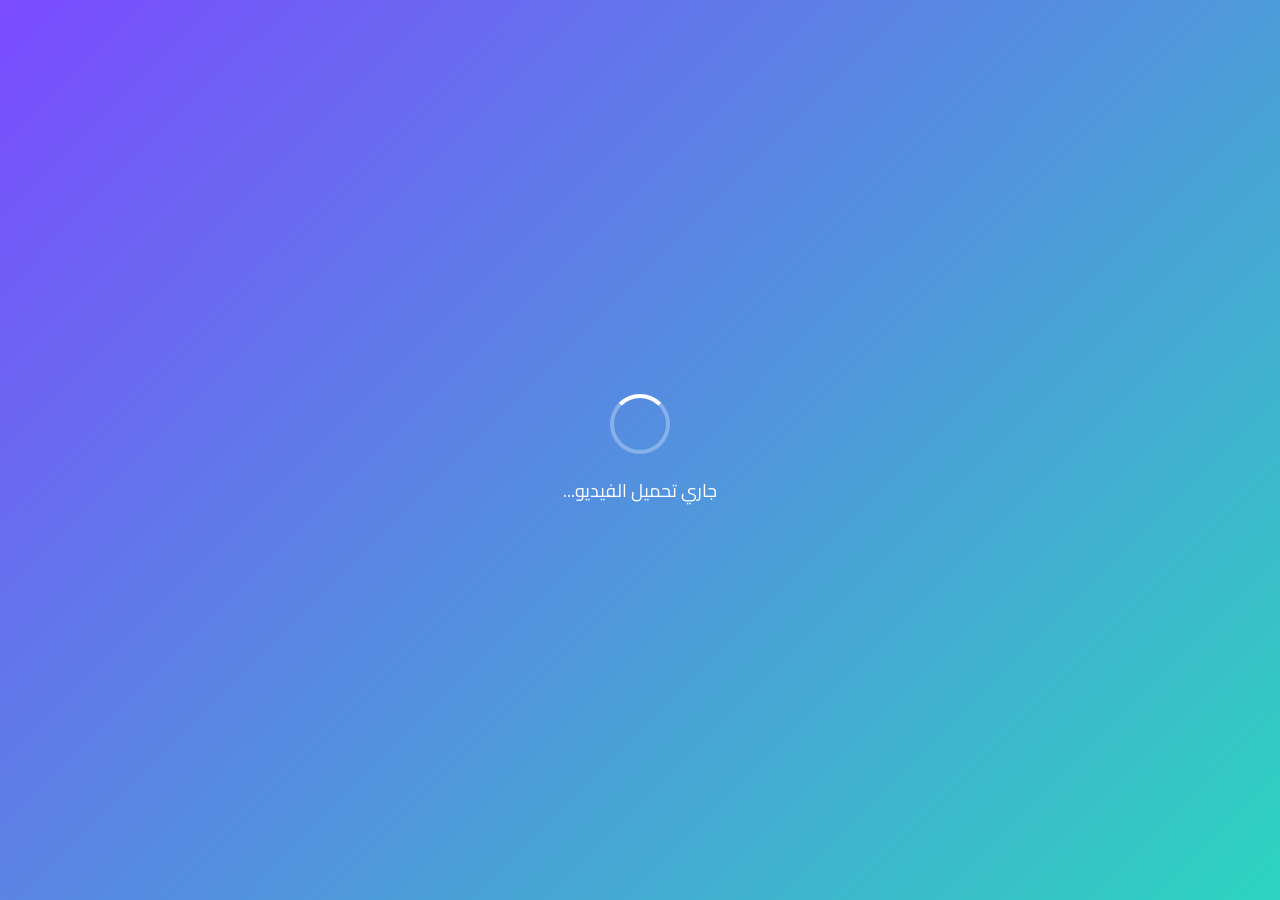
==== commit 57996bb0: "mise à jour du site" ====
--- a/index.html
+++ b/index.html
@@ -10,7 +10,6 @@
             padding: 0;
             box-sizing: border-box;
         }
-        
         body {
             font-family: system-ui, -apple-system, sans-serif;
             background: linear-gradient(135deg, #7B4BFF 0%, #2DD4BF 100%);
@@ -19,13 +18,11 @@
             align-items: center;
             justify-content: center;
         }
-        
         .splash {
             text-align: center;
             color: white;
             padding: 20px;
         }
-        
         .loader {
             width: 60px;
             height: 60px;
@@ -35,63 +32,30 @@
             border-radius: 50%;
             animation: spin 1s linear infinite;
         }
-        
         @keyframes spin {
             to { transform: rotate(360deg); }
         }
-        
         .logo {
             font-size: 48px;
             margin-bottom: 20px;
         }
-        
         .message {
             font-size: 18px;
             margin-top: 20px;
             opacity: 0.9;
         }
-        
-        .retry-btn {
-            margin-top: 30px;
-            padding: 12px 24px;
-            background: white;
-            color: #7B4BFF;
-            border: none;
-            border-radius: 40px;
-            font-size: 16px;
-            cursor: pointer;
-            font-weight: bold;
-        }
     </style>
 </head>
 <body>
     <div class="splash">
-        <div class="logo">📚🎨</div>
+        <div class="logo">📚 أنا أبدع في مدرستي 🎨</div>
         <div class="loader"></div>
         <div class="message">جاري تحضير التجربة التفاعلية...</div>
-        <button class="retry-btn" onclick="redirectToVideo()">الدخول مباشرة</button>
     </div>
 
     <script>
-        // Vérifier localStorage pour savoir si déjà vu
-        const hasSeenIntro = localStorage.getItem('hasSeenVideoIntro');
-        
-        function redirectToVideo() {
-            window.location.href = 'intro-video.html';
-        }
-        
-        // Redirection automatique après 1.5s
-        setTimeout(() => {
-            if (!hasSeenIntro) {
-                redirectToVideo();
-            } else {
-                // Si déjà vu, aller directement à la landing page
-                window.location.href = 'main-content.html';
-            }
-        }, 1500);
-        
-        // Stocker le timestamp pour analytics
-        sessionStorage.setItem('entryTimestamp', Date.now());
+        // Redirection immédiate vers la vidéo (aucune condition)
+        window.location.href = 'intro-video.html';
     </script>
 </body>
 </html>
